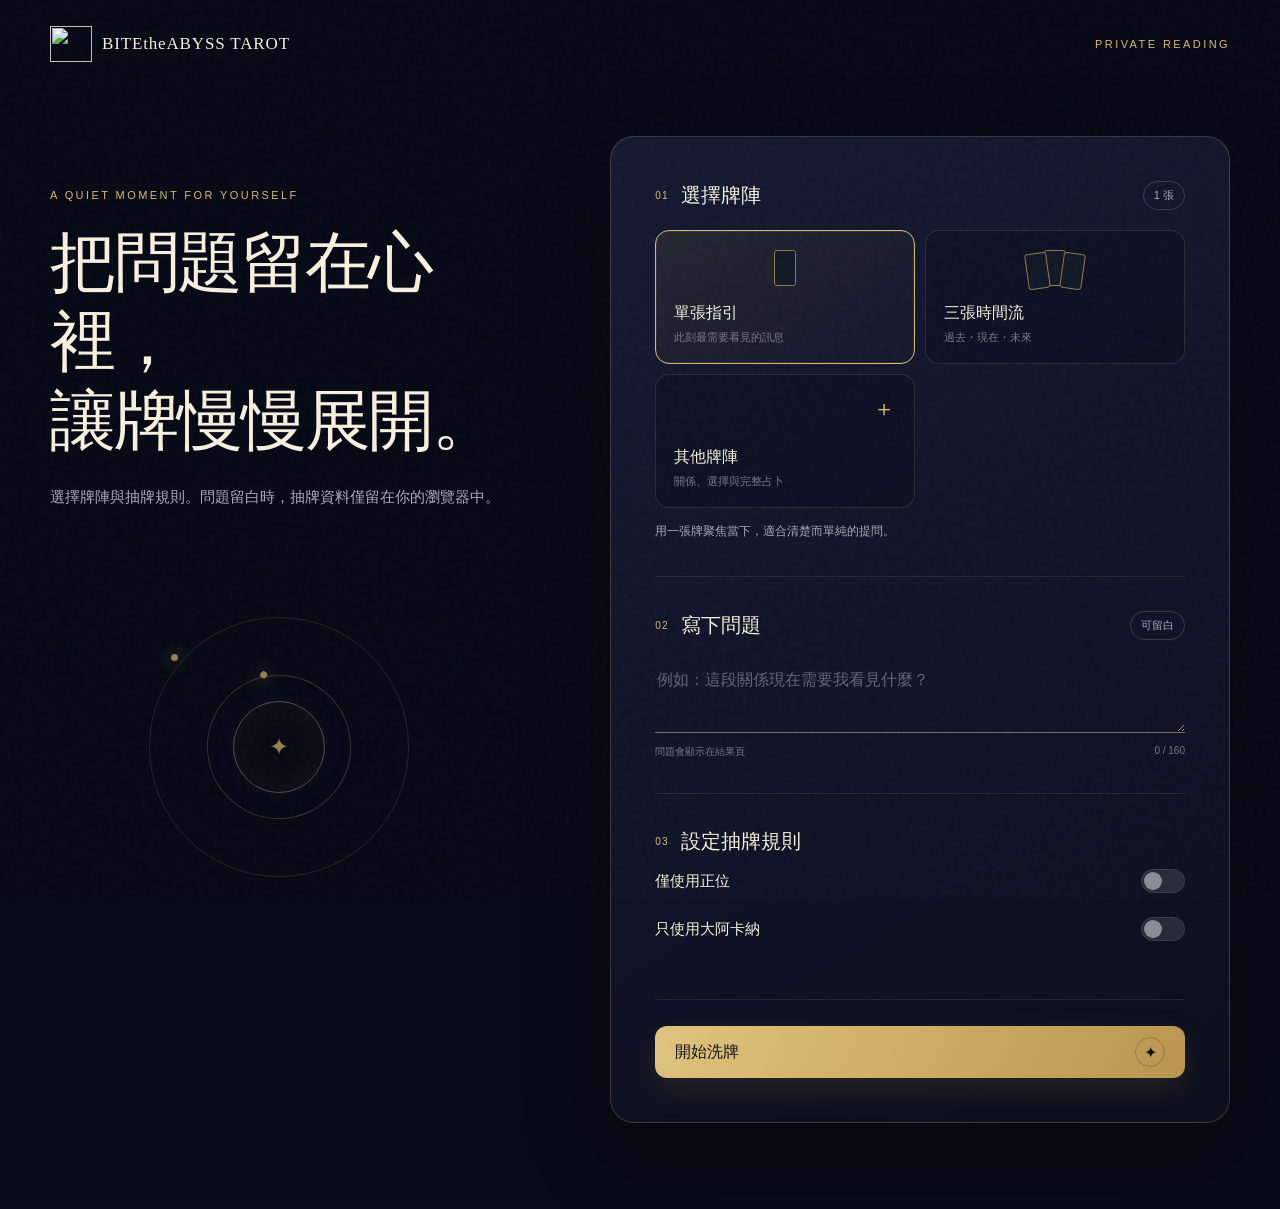
==== index.html @ 91abdd96 "Publish tested BITEtheABYSS TAROT frontend" ====
<!doctype html>
<html lang="zh-Hant">
<head>
  <meta charset="utf-8">
  <meta name="viewport" content="width=device-width, initial-scale=1, viewport-fit=cover">
  <meta name="theme-color" content="#090c1a">
  <meta name="description" content="一段安靜、私密的線上塔羅抽牌儀式。">
  <title>BITEtheABYSS TAROT｜線上抽牌</title>
  <link rel="icon" type="image/jpeg" href="assets/brand/bitetheabyss-logo.jpg">
  <link rel="preload" href="assets/fonts/Iansui-Regular.woff" as="font" type="font/woff" crossorigin>
  <link rel="stylesheet" href="styles.css?v=10">
</head>
<body class="setup-page">
  <div class="grain" aria-hidden="true"></div>
  <header class="site-header shell">
    <a class="brand" href="index.html" aria-label="BITEtheABYSS TAROT 首頁">
      <img class="brand-mark" src="assets/brand/bitetheabyss-logo.jpg" width="42" height="36" alt="">
      <span>BITEtheABYSS TAROT</span>
    </a>
    <span class="quiet-label">PRIVATE READING</span>
  </header>

  <main class="shell setup-layout">
    <section class="intro" aria-labelledby="page-title">
      <p class="eyebrow">A quiet moment for yourself</p>
      <h1 id="page-title">把問題留在心裡，<br>讓牌慢慢展開。</h1>
      <p class="lede">選擇牌陣與抽牌規則。問題留白時，抽牌資料僅留在你的瀏覽器中。</p>
      <div class="moon-orbit" aria-hidden="true">
        <span class="orbit orbit-one"></span>
        <span class="orbit orbit-two"></span>
        <span class="moon">✦</span>
      </div>
    </section>

    <form id="setup-form" class="setup-card">
      <section class="form-section" aria-labelledby="spread-title">
        <div class="section-heading">
          <div>
            <span class="step-number">01</span>
            <h2 id="spread-title">選擇牌陣</h2>
          </div>
          <span id="card-count" class="count-pill">1 張</span>
        </div>

        <div class="spread-grid" role="radiogroup" aria-label="牌陣">
          <label class="spread-option selected">
            <input type="radio" name="spread" value="single" checked>
            <span class="spread-icon one-card" aria-hidden="true"><i></i></span>
            <strong>單張指引</strong>
            <small>此刻最需要看見的訊息</small>
          </label>
          <label class="spread-option">
            <input type="radio" name="spread" value="three">
            <span class="spread-icon three-card" aria-hidden="true"><i></i><i></i><i></i></span>
            <strong>三張時間流</strong>
            <small>過去・現在・未來</small>
          </label>
          <label class="spread-option more-option">
            <input type="radio" name="spread" value="relationship">
            <span class="spread-icon five-card" aria-hidden="true"><i></i><i></i><i></i><i></i><i></i></span>
            <strong>關係牌陣</strong>
            <small>雙方心態與關係走向</small>
          </label>
          <label class="spread-option more-option">
            <input type="radio" name="spread" value="decision">
            <span class="spread-icon five-card decision-icon" aria-hidden="true"><i></i><i></i><i></i><i></i><i></i></span>
            <strong>選擇牌陣</strong>
            <small>兩條路徑與核心建議</small>
          </label>
          <label class="spread-option more-option">
            <input type="radio" name="spread" value="celtic">
            <span class="spread-icon ten-card" aria-hidden="true"><i></i><i></i><i></i><i></i><i></i><i></i></span>
            <strong>塞爾特十字</strong>
            <small>完整梳理複雜情境</small>
          </label>
          <label class="spread-option more-option">
            <input type="radio" name="spread" value="body-mind-spirit">
            <span class="spread-icon three-card" aria-hidden="true"><i></i><i></i><i></i></span>
            <strong>身心靈</strong>
            <small>身體・思緒・內在需要</small>
          </label>
          <label class="spread-option more-option">
            <input type="radio" name="spread" value="elements">
            <span class="spread-icon five-card" aria-hidden="true"><i></i><i></i><i></i><i></i></span>
            <strong>四元素</strong>
            <small>行動・情感・思考・現實</small>
          </label>
          <label class="spread-option more-option">
            <input type="radio" name="spread" value="creative">
            <span class="spread-icon five-card" aria-hidden="true"><i></i><i></i><i></i><i></i><i></i></span>
            <strong>創作指引</strong>
            <small>靈感、阻力與下一步</small>
          </label>
          <button id="toggle-more" class="spread-more" type="button" aria-expanded="false">
            <span>＋</span>
            <strong>其他牌陣</strong>
            <small>關係、選擇與完整占卜</small>
          </button>
        </div>
        <p id="spread-description" class="selection-note">用一張牌聚焦當下，適合清楚而單純的提問。</p>
      </section>

      <section class="form-section" aria-labelledby="question-title">
        <div class="section-heading compact">
          <div>
            <span class="step-number">02</span>
            <h2 id="question-title">寫下問題</h2>
          </div>
          <span class="optional">可留白</span>
        </div>
        <label class="sr-only" for="question">你的問題</label>
        <textarea id="question" name="question" rows="2" maxlength="160" placeholder="例如：這段關係現在需要我看見什麼？"></textarea>
        <div class="field-meta"><span>問題會顯示在結果頁</span><span id="question-count">0 / 160</span></div>
      </section>

      <section class="form-section rules-section" aria-labelledby="rules-title">
        <div class="section-heading compact">
          <div>
            <span class="step-number">03</span>
            <h2 id="rules-title">設定抽牌規則</h2>
          </div>
        </div>

        <div class="mindset-row deck-scope-row">
          <div>
            <strong>僅使用正位</strong>
          </div>
          <label class="switch">
            <input id="upright-only-toggle" type="checkbox">
            <span aria-hidden="true"></span>
            <span class="sr-only">僅使用正位</span>
          </label>
        </div>

        <div class="mindset-row deck-scope-row">
          <div>
            <strong>只使用大阿卡納</strong>
          </div>
          <label class="switch">
            <input id="major-only-toggle" type="checkbox">
            <span aria-hidden="true"></span>
            <span class="sr-only">只使用大阿卡納，共 24 張</span>
          </label>
        </div>

      </section>

      <button class="primary-button" type="submit">
        <span>開始洗牌</span>
        <span class="button-symbol" aria-hidden="true">✦</span>
      </button>
    </form>
  </main>

  <script src="js/card-art.js?v=6"></script>
  <script src="js/tarot-data.js?v=11"></script>
  <script src="js/setup.js?v=11"></script>
</body>
</html>
---- styles.css ----
@font-face {
  font-family: 'Iansui';
  src: url('assets/fonts/Iansui-Regular.woff') format('woff');
  font-weight: 400;
  font-style: normal;
  font-display: swap;
}

:root {
  --ink: #f7f0dd;
  --muted: #aaa9b7;
  --dim: #777789;
  --gold: #d9b96f;
  --gold-soft: #92794a;
  --night: #080b18;
  --night-2: #0e1327;
  --panel: rgba(18, 23, 43, 0.86);
  --line: rgba(218, 191, 126, 0.22);
  --line-strong: rgba(218, 191, 126, 0.55);
  --serif: 'Iansui', serif;
  --sans: 'Iansui', sans-serif;
  color-scheme: dark;
}

* { box-sizing: border-box; }
html { min-height: 100%; background: var(--night); }
body {
  min-height: 100vh;
  margin: 0;
  color: var(--ink);
  font-family: var(--sans);
  isolation: isolate;
  background: transparent;
}
body::before {
  content: "";
  position: fixed;
  inset: 0;
  pointer-events: none;
  z-index: -1;
  background: linear-gradient(rgba(5, 8, 20, .5), rgba(5, 8, 20, .5)), url('assets/brand/starfield.jpg') center / cover no-repeat;
}
button, input, textarea { font: inherit; }
button { color: inherit; }
.grain {
  position: fixed;
  inset: 0;
  opacity: .035;
  pointer-events: none;
  z-index: 10;
  background-image: url("data:image/svg+xml,%3Csvg viewBox='0 0 180 180' xmlns='http://www.w3.org/2000/svg'%3E%3Cfilter id='n'%3E%3CfeTurbulence type='fractalNoise' baseFrequency='.8' numOctaves='3' stitchTiles='stitch'/%3E%3C/filter%3E%3Crect width='100%25' height='100%25' filter='url(%23n)' opacity='.8'/%3E%3C/svg%3E");
}
.shell { width: min(1180px, calc(100% - 48px)); margin-inline: auto; }
.site-header { height: 88px; display: flex; align-items: center; justify-content: space-between; position: relative; z-index: 20; }
.brand { display: inline-flex; align-items: center; gap: 10px; color: var(--ink); text-decoration: none; font-family: var(--serif); font-size: 17px; letter-spacing: .05em; }
.brand-mark { display:block; width:42px; height:36px; flex:0 0 auto; object-fit:contain; mix-blend-mode:screen; }
.brand span { min-width:0; }
.site-header > .text-button { flex:0 0 auto; }
.quiet-label, .eyebrow { color: var(--gold); font-size: 11px; letter-spacing: .22em; text-transform: uppercase; }
.text-button { border: 0; background: none; color: var(--muted); padding: 10px; cursor: pointer; }
.text-button:hover { color: var(--ink); }

.setup-layout { display: grid; grid-template-columns: minmax(280px, .85fr) minmax(520px, 1.15fr); gap: clamp(48px, 8vw, 110px); align-items: start; padding: 48px 0 86px; }
.intro { position: sticky; top: 120px; padding-top: 42px; }
.intro h1 { font-family: var(--serif); font-weight: 400; font-size: clamp(40px, 5.5vw, 66px); line-height: 1.2; letter-spacing: -.035em; margin: 22px 0; }
.lede { max-width: 460px; color: var(--muted); line-height: 1.9; font-size: 15px; }
.moon-orbit { position: relative; width: min(360px, 90%); aspect-ratio: 1; margin: 56px auto 0; display: grid; place-items: center; opacity: .68; }
.orbit { position: absolute; inset: 14%; border: 1px solid var(--line); border-radius: 50%; }
.orbit-two { inset: 30%; transform: rotate(38deg); border-color: rgba(218,191,126,.32); }
.orbit::after { content:""; position:absolute; width:7px; height:7px; border-radius:50%; background:var(--gold); top:14%; left:8%; box-shadow: 0 0 18px var(--gold); }
.moon { width: 92px; height: 92px; border-radius: 50%; border: 1px solid var(--line-strong); display:grid; place-items:center; color:var(--gold); font-size:24px; box-shadow: inset 0 0 50px rgba(217,185,111,.08), 0 0 55px rgba(112,123,196,.08); }

.setup-card { position: relative; border: 1px solid var(--line); border-radius: 24px; padding: clamp(24px, 4vw, 44px); background: linear-gradient(150deg, rgba(21,27,51,.94), rgba(12,16,31,.92)); box-shadow: 0 30px 90px rgba(0,0,0,.24); backdrop-filter: blur(22px); }
.form-section { padding: 0 0 34px; margin-bottom: 34px; border-bottom: 1px solid rgba(218,191,126,.12); }
.form-section:last-of-type { margin-bottom: 26px; }
.section-heading { display:flex; align-items:center; justify-content:space-between; gap:16px; margin-bottom:20px; }
.section-heading.compact { margin-bottom: 14px; }
.section-heading > div { display:flex; align-items:center; gap:12px; }
.step-number { color: var(--gold); font-size: 10px; letter-spacing: .12em; }
.section-heading h2 { font-family: var(--serif); font-size: 20px; font-weight: 400; margin: 0; }
.count-pill, .optional { color: var(--muted); font-size: 11px; border: 1px solid var(--line); padding: 6px 10px; border-radius: 99px; }
.spread-grid { display:grid; grid-template-columns: repeat(2, 1fr); gap:10px; }
.spread-option, .spread-more { position:relative; min-height:134px; border:1px solid rgba(218,191,126,.15); border-radius:14px; background:rgba(5,8,19,.3); padding:18px; display:flex; flex-direction:column; align-items:flex-start; justify-content:flex-end; gap:5px; cursor:pointer; transition:.2s ease; text-align:left; }
.spread-option:hover, .spread-more:hover { border-color: var(--line-strong); transform: translateY(-1px); }
.spread-option.selected { border-color: var(--gold); background: linear-gradient(145deg, rgba(132,107,59,.16), rgba(20,24,46,.8)); box-shadow: inset 0 0 0 1px rgba(217,185,111,.1); }
.spread-option input { position:absolute; opacity:0; pointer-events:none; }
.spread-option strong, .spread-more strong { font-family:var(--serif); font-size:16px; font-weight:400; }
.spread-option small, .spread-more small { color:var(--dim); font-size:11px; line-height:1.5; }
.spread-more { color:var(--ink); width:100%; }
.spread-more > span { position:absolute; top:19px; right:19px; color:var(--gold); font-size:22px; transition: transform .25s ease; }
.spread-more[aria-expanded="true"] > span { transform: rotate(45deg); }
.more-option { display:none; }
.spread-grid.expanded .more-option { display:flex; }
.spread-grid.expanded .spread-more { order:10; grid-column:1 / -1; min-height:82px; }
.spread-icon { height:46px; width:100%; position:absolute; inset:14px 0 auto; display:flex; justify-content:center; align-items:center; }
.spread-icon i { width:22px; height:36px; border:1px solid var(--gold-soft); border-radius:3px; background:#111827 url('assets/deck/00.png') center / 100% 100% no-repeat; display:block; margin:0 -2px; }
.three-card i:first-child { transform:rotate(-8deg) translateY(3px); } .three-card i:last-child { transform:rotate(8deg) translateY(3px); }
.five-card { transform:scale(.8); } .five-card i:nth-child(2), .five-card i:nth-child(4) { transform:translateY(-5px); }
.ten-card { transform:scale(.72); } .ten-card i:nth-child(even) { transform:translateY(-4px); }
.selection-note { color:var(--muted); font-size:12px; line-height:1.65; margin:14px 0 0; }
textarea { resize:vertical; width:100%; color:var(--ink); border:0; border-bottom:1px solid var(--line-strong); background:transparent; padding:12px 2px; outline:none; line-height:1.7; }
textarea::placeholder { color:#626476; }
textarea:focus { border-color:var(--gold); }
.field-meta { display:flex; justify-content:space-between; margin-top:8px; color:var(--dim); font-size:10px; }
.rule-fieldset { padding:0; margin:0 0 24px; border:0; }
.rule-fieldset legend { color:var(--muted); font-size:12px; margin-bottom:10px; }
.segmented { display:grid; grid-template-columns:1fr 1fr; border:1px solid var(--line); border-radius:10px; padding:4px; background:rgba(3,5,13,.28); }
.segmented label { cursor:pointer; }
.segmented input { position:absolute; opacity:0; }
.segmented span { display:block; text-align:center; color:var(--muted); font-size:12px; padding:10px; border-radius:7px; transition:.2s; }
.segmented input:checked + span { color:var(--ink); background:rgba(217,185,111,.14); box-shadow:inset 0 0 0 1px rgba(217,185,111,.3); }
.mindset-row { display:flex; justify-content:space-between; gap:20px; align-items:center; }
.mindset-row strong { display:block; font-family:var(--serif); font-weight:400; font-size:15px; }
.mindset-row small { display:block; color:var(--dim); font-size:11px; margin-top:6px; line-height:1.5; }
.switch { position:relative; flex:0 0 auto; cursor:pointer; }
.switch input { position:absolute; opacity:0; }
.switch > span:first-of-type { display:block; width:44px; height:24px; border-radius:20px; background:#282b3a; border:1px solid #3b3e50; transition:.2s; }
.switch > span:first-of-type::after { content:""; display:block; width:18px; height:18px; border-radius:50%; background:#8c8c98; margin:2px; transition:.2s; }
.switch input:checked + span { background:rgba(217,185,111,.25); border-color:var(--gold); }
.switch input:checked + span::after { background:var(--gold); transform:translateX(20px); }
.switch input:disabled + span { opacity:.38; cursor:not-allowed; }
.primary-button, .secondary-button { border-radius:12px; min-height:52px; padding:0 20px; cursor:pointer; transition:.2s ease; }
.primary-button { width:100%; display:flex; align-items:center; justify-content:space-between; color:#12111a; background:linear-gradient(115deg,#e0c37e,#b99550); border:0; font-family:var(--serif); font-size:16px; box-shadow:0 12px 32px rgba(191,151,73,.14); }
.primary-button:hover { transform:translateY(-1px); filter:brightness(1.06); }
.button-symbol { width:30px; height:30px; border:1px solid rgba(20,18,17,.24); border-radius:50%; display:grid; place-items:center; }
.privacy-note { text-align:center; color:var(--dim); font-size:10px; margin:12px 0 0; }
.is-hidden { display:none !important; }
.sr-only { position:absolute; width:1px; height:1px; padding:0; margin:-1px; overflow:hidden; clip:rect(0,0,0,0); white-space:nowrap; border:0; }

.reading-page { overflow-x:hidden; }
.reading-main { padding: 24px 0 90px; }
.ritual-head { text-align:center; max-width:650px; margin:12px auto 24px; }
.ritual-head h1 { font-family:var(--serif); font-size:clamp(34px,5vw,52px); font-weight:400; margin:10px 0 9px; }
.ritual-head p:last-child { color:var(--muted); font-size:13px; margin:0; }
.progress { width:min(600px, 100%); margin:28px auto 12px; padding:0; list-style:none; display:grid; grid-template-columns:repeat(4,1fr); }
.progress li { position:relative; display:flex; flex-direction:column; align-items:center; gap:6px; color:#626577; font-size:10px; }
.progress li::before { content:""; position:absolute; width:100%; height:1px; right:50%; top:13px; background:rgba(218,191,126,.14); z-index:-1; }
.progress li:first-child::before { display:none; }
.progress li span { width:26px; height:26px; border-radius:50%; display:grid; place-items:center; border:1px solid rgba(218,191,126,.2); background:var(--night-2); }
.progress li.active, .progress li.done { color:var(--gold); }
.progress li.active span { border-color:var(--gold); box-shadow:0 0 20px rgba(217,185,111,.12); }
.progress li.done span { background:var(--gold-soft); color:var(--night); border-color:var(--gold-soft); }
.table-panel { position:relative; width:min(1050px,100%); margin:0 auto; min-height:520px; border-radius:30px; overflow:hidden; border:1px solid rgba(218,191,126,.1); background:radial-gradient(circle at center,rgba(30,38,71,.52),rgba(8,11,24,.52) 66%); box-shadow:inset 0 0 110px rgba(0,0,0,.38),0 35px 100px rgba(0,0,0,.2); }
#canvas-wrap canvas { display:block; width:100% !important; touch-action:pan-y; cursor:pointer; }
.cut-controls { position:absolute; inset:auto 0 28px; display:flex; justify-content:center; gap:14px; z-index:5; }
.cut-controls button { border:1px solid var(--line); background:rgba(11,14,29,.88); color:var(--muted); border-radius:99px; padding:8px 18px; cursor:pointer; backdrop-filter:blur(8px); }
.cut-controls button:hover, .cut-controls button:focus-visible { color:var(--ink); border-color:var(--gold); }
.cut-controls button { min-height:44px; min-width:60px; touch-action:manipulation; }
.secondary-button { border:1px solid var(--line-strong); background:rgba(11,14,29,.72); color:var(--ink); }
#draw-assist { position:absolute; left:50%; bottom:22px; transform:translateX(-50%); z-index:5; min-height:40px; white-space:nowrap; }
.draw-status { position:absolute; top:18px; left:50%; transform:translateX(-50%); color:var(--muted); font-size:11px; letter-spacing:.05em; margin:0; z-index:3; }
.result-section { width:min(1050px,100%); margin:74px auto 0; scroll-margin-top:24px; }
.result-heading { text-align:center; max-width:680px; margin:0 auto 38px; }
.result-heading h2 { font-family:var(--serif); font-size:clamp(34px,5vw,48px); font-weight:400; margin:10px 0; }
.result-question { color:var(--muted); line-height:1.7; }
.result-cards { display:grid; grid-template-columns:repeat(3,1fr); gap:16px; }
.result-card { border:1px solid var(--line); border-radius:18px; padding:16px; background:linear-gradient(150deg,rgba(21,27,51,.85),rgba(11,14,28,.9)); display:grid; grid-template-columns:110px 1fr; gap:18px; min-height:190px; }
.result-card { animation: result-rise .5s both ease-out; }
.result-card-image { width:110px; height:auto; align-self:start; object-fit:contain; border-radius:8px; border:1px solid rgba(218,191,126,.35); box-shadow:0 10px 25px rgba(0,0,0,.28); }
.result-card.reversed .result-card-image { transform:rotate(180deg); }
.position-label { color:var(--gold); text-transform:uppercase; letter-spacing:.12em; font-size:9px; }
.result-card h3 { font-family:var(--serif); font-size:18px; font-weight:400; margin:10px 0 8px; }
.orientation-label { display:inline-block; color:var(--muted); font-size:10px; border:1px solid var(--line); border-radius:99px; padding:4px 8px; }
.keywords { color:#c8c4bd; font-size:12px; line-height:1.7; margin:12px 0 0; }
.card-meaning { color:var(--muted); font-size:14px; line-height:1.85; margin:12px 0 0; overflow-wrap:anywhere; }
.result-disclaimer { color:var(--dim); font-size:10px; text-align:center; margin:28px 0; }
.result-actions { display:flex; flex-direction:column; width:min(420px, 100%); margin-inline:auto; gap:12px; }
.result-actions .secondary-button, .compact-button { width:100%; min-width:0; }
#back-home { display:flex; align-items:center; justify-content:center; text-decoration:none; }
#back-home:hover { border-color:var(--gold); background:rgba(24,29,49,.9); }
.compact-button { gap:28px; }
.ai-advice { margin-top:24px; padding:24px; border:1px solid var(--line); border-radius:18px; background:var(--panel); }
.ai-advice-notice { margin:18px 0 0; padding-top:14px; border-top:1px solid var(--line); color:var(--muted); font-size:12px; line-height:1.7; }
.deck-scope-row { margin-bottom:24px; }
.ai-advice h3 { margin:0 0 12px; font-size:20px; font-weight:400; }
#ai-advice-text { margin:0; font-size:16px; line-height:1.9; white-space:pre-wrap; overflow-wrap:anywhere; }
.result-share-actions { display:grid; grid-template-columns:1fr 1fr; gap:12px; }
.result-share-actions button { padding-inline:8px; }
#save-dialog { width:min(780px, calc(100% - 24px)); max-height:90dvh; padding:0; color:var(--ink); background:#0e1327; border:1px solid var(--line-strong); border-radius:20px; box-shadow:0 20px 80px #0008; }
#save-dialog::backdrop { background:rgba(3,5,13,.8); backdrop-filter:blur(5px); }
body:has(#save-dialog[open]) { overflow:hidden; }
.save-dialog-content { padding:24px; }
#save-title { margin:0; font-size:24px; font-weight:400; }
#save-status { color:var(--muted); font-size:14px; line-height:1.6; }
#save-preview { display:block; width:100%; height:auto; border-radius:10px; }
#save-preview[hidden] { display:none; }
.save-dialog-actions { position:sticky; bottom:-1px; display:grid; grid-template-columns:1fr 1fr; gap:12px; padding:18px 0 0; background:#0e1327; }
.save-dialog-actions .primary-button { justify-content:center; }
button:disabled { cursor:wait; opacity:.5; }

@keyframes result-rise {
  from { opacity:0; transform:translateY(12px); }
  to { opacity:1; transform:translateY(0); }
}

@media (max-width: 900px) {
  .setup-layout { grid-template-columns:1fr; gap:30px; padding-top:12px; }
  .intro { position:relative; top:auto; padding:15px 4px 0; }
  .intro h1 { font-size:clamp(38px,10vw,58px); }
  .lede { max-width:680px; }
  .moon-orbit { display:none; }
  .result-cards { grid-template-columns:repeat(2,1fr); }
  .table-panel { min-height:490px; }
}

@media (max-width: 620px) {
  .shell { width:min(100% - 28px, 1180px); }
  .site-header { height:70px; }
  .brand { gap:8px; font-size:14px; letter-spacing:.02em; line-height:1.4; }
  .brand-mark { width:34px; height:29px; }
  .site-header > .text-button { padding-inline:6px; font-size:14px; }
  .quiet-label { display:none; }
  .setup-layout { padding-bottom:42px; }
  .intro h1 { font-size:39px; line-height:1.18; }
  .setup-card { margin-inline:-2px; border-radius:19px; padding:24px 18px; }
  .spread-grid { grid-template-columns:1fr; }
  .spread-option { min-height:108px; padding-left:104px; justify-content:center; }
  .spread-icon { width:86px; height:100%; inset:0 auto 0 4px; }
  .spread-grid.expanded .spread-more { grid-column:auto; }
  .spread-more { min-height:84px; }
  .mindset-row small { max-width:240px; }
  .reading-main { padding-top:10px; }
  .ritual-head { min-height:126px; }
  .ritual-head h1 { font-size:36px; }
  .progress { margin-top:12px; }
  .table-panel { margin-inline:-4px; width:calc(100% + 8px); min-height:470px; border-radius:20px; }
  .cut-controls { gap:7px; bottom:18px; }
  .cut-controls button { padding:8px 13px; }
  .result-section { margin-top:54px; }
  .result-cards { grid-template-columns:1fr; }
  .result-card { grid-template-columns:92px 1fr; min-height:164px; padding:13px; }
  .result-card-image { width:92px; }
  .result-actions .secondary-button, .compact-button { width:100%; }
}

@media (prefers-reduced-motion: reduce) {
  *, *::before, *::after { scroll-behavior:auto !important; animation-duration:.01ms !important; transition-duration:.01ms !important; }
}
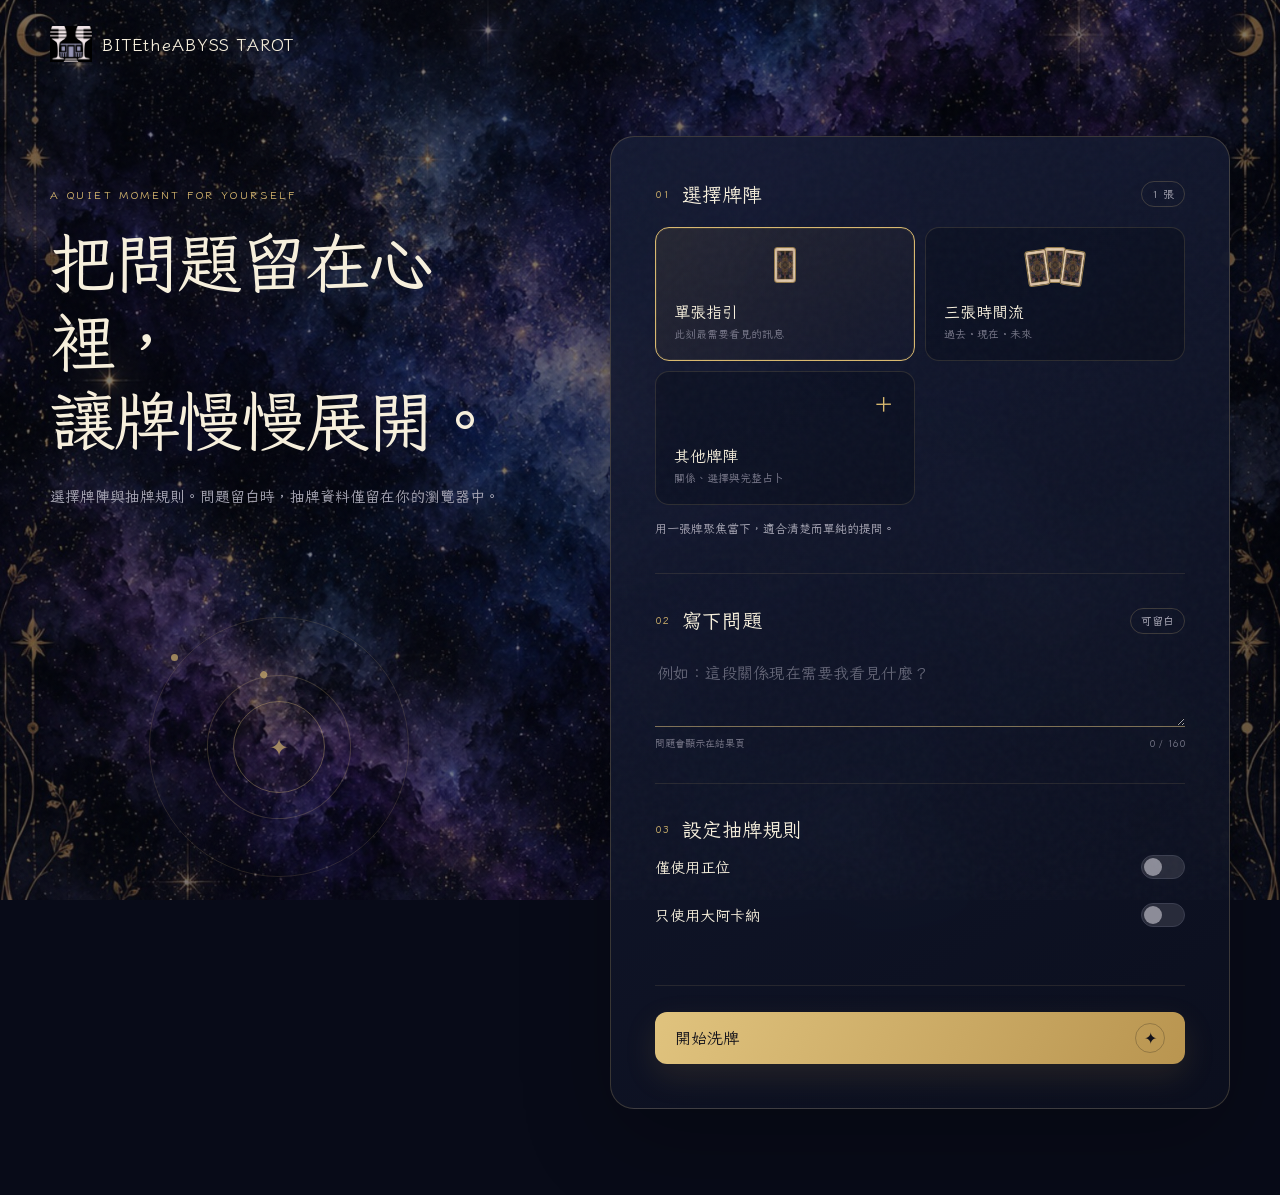
==== commit 1f105757: "Remove Private Reading header label" ====
--- a/index.html
+++ b/index.html
@@ -17,7 +17,6 @@
       <img class="brand-mark" src="assets/brand/bitetheabyss-logo.jpg" width="42" height="36" alt="">
       <span>BITEtheABYSS TAROT</span>
     </a>
-    <span class="quiet-label">PRIVATE READING</span>
   </header>
 
   <main class="shell setup-layout">
